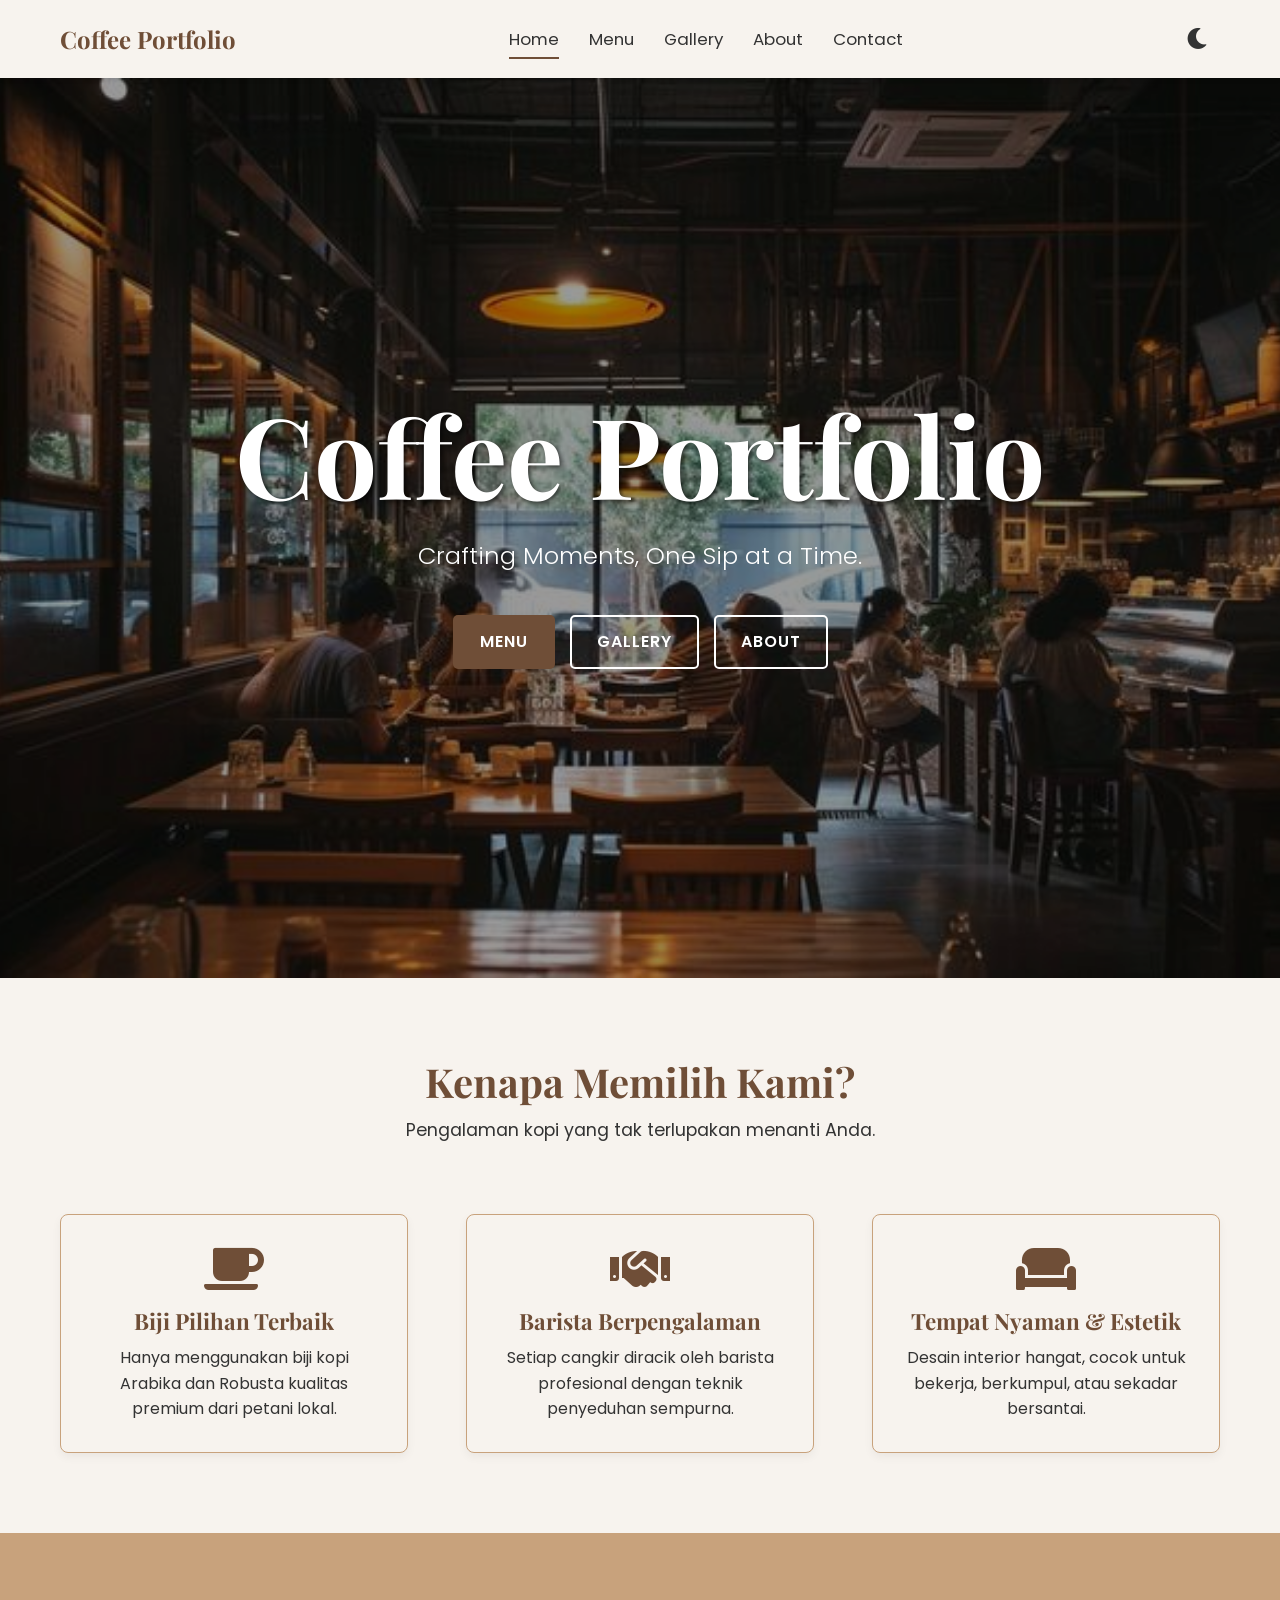
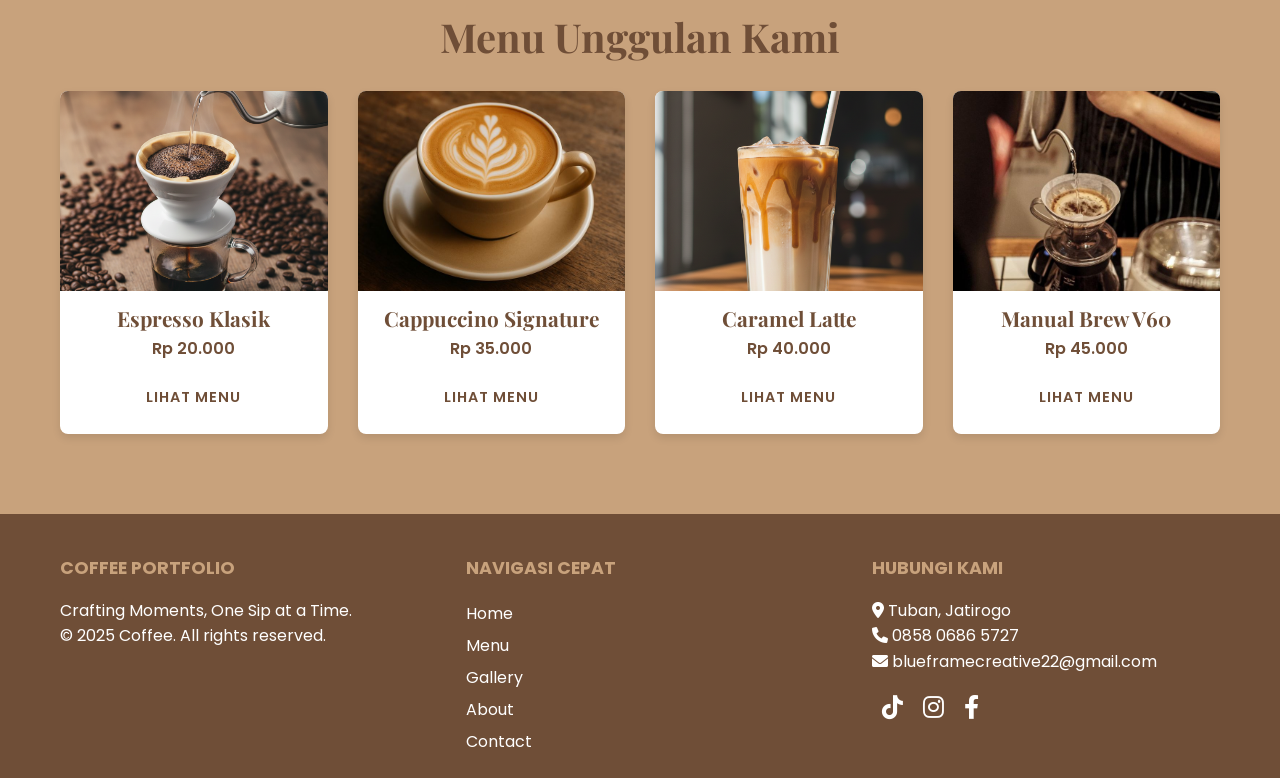
==== index.html @ f3144984 "Add files via upload" ====
<!DOCTYPE html>
<html lang="id">
<head>
    <meta charset="UTF-8">
    <meta name="viewport" content="width=device-width, initial-scale=1.0">
    <title>Coffee Portfolio - Home</title>
    <link rel="stylesheet" href="assets/css/style.css">
    <link href="https://fonts.googleapis.com/css2?family=Playfair+Display:wght@700&family=Poppins:wght@300;400;600&display=swap" rel="stylesheet">
    <link rel="stylesheet" href="https://cdnjs.cloudflare.com/ajax/libs/font-awesome/6.0.0-beta3/css/all.min.css">
</head>
<body>

    <header class="header">
        <div class="container navbar">
            <a href="index.html" class="logo">Coffee Portfolio</a>
            <nav class="nav-menu">
                <a href="index.html" class="nav-item active">Home</a>
                <a href="menu.html" class="nav-item">Menu</a>
                <a href="gallery.html" class="nav-item">Gallery</a>
                <a href="about.html" class="nav-item">About</a>
                <a href="contact.html" class="nav-item">Contact</a>
            </nav>
            <div class="nav-actions">
                <button id="dark-mode-toggle" class="icon-btn"><i class="fas fa-moon"></i></button>
                <button id="nav-toggle" class="icon-btn hamburger-menu" aria-label="Toggle Navigation">
                    <i class="fas fa-bars"></i>
                </button>
            </div>
        </div>
    </header>

    <main>
        <section id="hero" class="hero-section" style="background-image: url('assets/img/home.jpg');">
            <div class="hero-content fade-in">
                <h1 class="headline">Coffee Portfolio</h1>
                <p class="slogan">Crafting Moments, One Sip at a Time.</p>
                <div class="hero-cta-group">
                    <a href="menu.html" class="cta-button primary smooth-scroll">Menu</a>
                    <a href="gallery.html" class="cta-button secondary smooth-scroll">Gallery</a>
                    <a href="about.html" class="cta-button secondary smooth-scroll">About</a>
                </div>
            </div>
        </section>

        <section id="features" class="section slide-up">
            <div class="container">
                <h2 class="section-title">Kenapa Memilih Kami?</h2>
                <p class="section-subtitle">Pengalaman kopi yang tak terlupakan menanti Anda.</p>
                <div class="features-grid">
                    <div class="feature-card">
                        <i class="fas fa-coffee feature-icon"></i>
                        <h3>Biji Pilihan Terbaik</h3>
                        <p>Hanya menggunakan biji kopi Arabika dan Robusta kualitas premium dari petani lokal.</p>
                    </div>
                    <div class="feature-card">
                        <i class="fas fa-handshake feature-icon"></i>
                        <h3>Barista Berpengalaman</h3>
                        <p>Setiap cangkir diracik oleh barista profesional dengan teknik penyeduhan sempurna.</p>
                    </div>
                    <div class="feature-card">
                        <i class="fas fa-couch feature-icon"></i>
                        <h3>Tempat Nyaman & Estetik</h3>
                        <p>Desain interior hangat, cocok untuk bekerja, berkumpul, atau sekadar bersantai.</p>
                    </div>
                </div>
            </div>
        </section>

        <section id="featured-menu" class="section accent-bg slide-up">
            <div class="container">
                <h2 class="section-title">Menu Unggulan Kami</h2>
                <div class="menu-grid">
                    <div class="menu-item">
                        <img src="assets/img/espresso.png" alt="Espresso" class="menu-photo">
                        <h3 class="menu-name">Espresso Klasik</h3>
                        <p class="menu-price">Rp 20.000</p>
                        <a href="menu.html" class="cta-button small">Lihat Menu</a>
                    </div>
                    <div class="menu-item">
                        <img src="assets/img/cappucino.jpg" alt="Cappuccino" class="menu-photo">
                        <h3 class="menu-name">Cappuccino Signature</h3>
                        <p class="menu-price">Rp 35.000</p>
                        <a href="menu.html" class="cta-button small">Lihat Menu</a>
                    </div>
                    <div class="menu-item">
                        <img src="assets/img/Caramel Latte.png" alt="Latte" class="menu-photo">
                        <h3 class="menu-name">Caramel Latte</h3>
                        <p class="menu-price">Rp 40.000</p>
                        <a href="menu.html" class="cta-button small">Lihat Menu</a>
                    </div>
                    <div class="menu-item featured-only-desktop">
                        <img src="assets/img/galeri cuping.jpg" alt="Manual Brew V60" class="menu-photo">
                        <h3 class="menu-name">Manual Brew V60</h3>
                        <p class="menu-price">Rp 45.000</p>
                        <a href="menu.html" class="cta-button small">Lihat Menu</a>
                    </div>
                </div>
            </div>
        </section>
    </main>

    <footer class="footer">
        <div class="container footer-grid">
            <div class="footer-info">
                <h4>Coffee Portfolio</h4>
                <p>Crafting Moments, One Sip at a Time.</p>
                <p>&copy; 2025 Coffee. All rights reserved.</p>
            </div>
            <div class="footer-links">
                <h4>Navigasi Cepat</h4>
                <ul>
                    <li><a href="index.html">Home</a></li>
                    <li><a href="menu.html">Menu</a></li>
                    <li><a href="gallery.html">Gallery</a></li>
                    <li><a href="about.html">About</a></li>
                    <li><a href="contact.html">Contact</a></li>
                </ul>
            </div>
            <div class="footer-contact">
                <h4>Hubungi Kami</h4>
                <p><i class="fas fa-map-marker-alt"></i> Tuban, Jatirogo</p>
                <p><i class="fas fa-phone"></i> 0858 0686 5727</p>
                <p><i class="fas fa-envelope"></i> blueframecreative22@gmail.com</p>
                <div class="social-icons">
                    <a href="https://www.tiktok.com/@blueframe.creativ?is_from_webapp=1&sender_device=pc" target="_blank" style="text-decoration: none; color:#ffff;"><i class="fab fa-tiktok"></i></a>
                    <a href="https://www.instagram.com/blueframe.creative?igsh=aDgzemZtajh2cmNs" aria-label="Instagram"><i class="fab fa-instagram"></i></a>
                    <a href="https://www.facebook.com/share/1EieXqZH4k/" aria-label="Facebook"><i class="fab fa-facebook-f"></i></a>
                </div>
            </div>
        </div>
    </footer>

    <script src="assets/js/script.js"></script>
</body>
</html>
---- assets/css/style.css ----
/*
 * File: style.css
 * Website: CoffeeCraft Portfolio
 * Kebutuhan: Responsive (Mobile, Tablet, Laptop, Desktop)
 * Teknik: Flexbox & Grid, Media Queries
 * Warna: Primer: #6F4E37 (Coklat Kopi), Aksen: #C8A27C (Beige Kopi), Background: #F7F3EE (Off-White)
 */

/* === GLOBAL RESET & FONT IMPORT (Poppins & Playfair Display) === */
* {
    margin: 0;
    padding: 0;
    box-sizing: border-box;
}

:root {
    --primary-color: #6F4E37;
    --accent-color: #C8A27C;
    --background-color: #F7F3EE;
    --text-color: #333;
    --light-text-color: #fff;
    --dark-bg-color: #1a1a1a;
    --dark-text-color: #f0f0f0;
    --font-heading: 'Playfair Display', serif;
    --font-body: 'Poppins', sans-serif;
    --transition-speed: 0.3s;
}

/* Dark Mode Variables */
body.dark-mode {
    --background-color: var(--dark-bg-color);
    --text-color: var(--dark-text-color);
    --primary-color: #967e6c; /* Lightened primary for contrast */
    --accent-color: #e0bfa3; /* Lightened accent for contrast */
}

body {
    font-family: var(--font-body);
    line-height: 1.6;
    color: var(--text-color);
    background-color: var(--background-color);
    transition: background-color var(--transition-speed), color var(--transition-speed);
}

a {
    text-decoration: none;
    color: var(--primary-color);
    transition: color var(--transition-speed);
}

a:hover {
    color: var(--accent-color);
}

h1, h2, h3 {
    font-family: var(--font-heading);
    color: var(--primary-color);
    line-height: 1.2;
}

img {
    max-width: 100%;
    height: auto;
    display: block;
}

.container {
    max-width: 1200px;
    margin: 0 auto;
    padding: 0 20px;
}

.section {
    padding: 80px 0;
    overflow: hidden; /* Penting untuk animasi slide-up */
}

.section-title {
    text-align: center;
    font-size: 2.5em;
    margin-bottom: 10px;
}

.section-subtitle {
    text-align: center;
    font-size: 1.1em;
    margin-bottom: 50px;
    color: var(--text-color);
}

.accent-bg {
    background-color: var(--accent-color);
    color: var(--text-color);
}

.accent-bg .section-title,
.accent-bg .section-subtitle {
    color: var(--primary-color);
}

/* --- BUTTON & CTA --- */
.cta-button {
    display: inline-block;
    padding: 12px 25px;
    border-radius: 5px;
    text-transform: uppercase;
    font-weight: 600;
    letter-spacing: 1px;
    transition: background-color var(--transition-speed), color var(--transition-speed), transform 0.2s;
    border: 2px solid transparent;
}

.cta-button.primary {
    background-color: var(--primary-color);
    color: var(--light-text-color);
}

.cta-button.primary:hover {
    background-color: #573c2a;
    transform: translateY(-2px);
}

.cta-button.secondary {
    background-color: transparent;
    color: var(--light-text-color);
    border-color: var(--light-text-color);
}

.cta-button.secondary:hover {
    background-color: rgba(255, 255, 255, 0.1);
    transform: translateY(-2px);
}

.cta-button.small {
    padding: 8px 15px;
    font-size: 0.9em;
}

.icon-btn {
    background: none;
    border: none;
    color: var(--text-color);
    font-size: 1.5em;
    cursor: pointer;
    transition: color var(--transition-speed);
    padding: 10px;
}

.icon-btn:hover {
    color: var(--primary-color);
}

/* === HEADER & NAVBAR === */
.header {
    background-color: var(--background-color);
    box-shadow: 0 2px 4px rgba(0, 0, 0, 0.1);
    position: sticky;
    top: 0;
    z-index: 1000;
    transition: background-color var(--transition-speed);
}

.navbar {
    display: flex;
    justify-content: space-between;
    align-items: center;
    padding: 15px 20px;
}

.logo {
    font-family: var(--font-heading);
    font-size: 1.5em;
    font-weight: 700;
    color: var(--primary-color);
}

.nav-menu {
    display: none; /* Default: hidden di mobile */
    gap: 30px;
}

.nav-item {
    font-weight: 400;
    font-size: 1.05em;
    color: var(--text-color);
    padding: 5px 0;
    position: relative;
}

.nav-item::after {
    content: '';
    position: absolute;
    width: 0;
    height: 2px;
    display: block;
    margin-top: 5px;
    right: 0;
    background: var(--primary-color);
    transition: width var(--transition-speed) ease;
}

.nav-item:hover::after,
.nav-item.active::after {
    width: 100%;
    left: 0;
    background: var(--primary-color);
}

.nav-actions {
    display: flex;
    align-items: center;
    gap: 10px;
}

.hamburger-menu {
    display: block; /* Visible di mobile */
}

/* Mobile Navigation Overlay */
.nav-menu.active {
    display: flex;
    flex-direction: column;
    position: absolute;
    top: 60px; /* Di bawah header */
    left: 0;
    width: 100%;
    background-color: var(--background-color);
    box-shadow: 0 4px 8px rgba(0, 0, 0, 0.1);
    padding: 20px 0;
    align-items: center;
    animation: slideDown 0.3s ease-out;
}

.nav-menu.active .nav-item {
    width: 100%;
    text-align: center;
    padding: 15px 0;
    border-bottom: 1px solid rgba(0, 0, 0, 0.05);
}

.nav-menu.active .nav-item:last-child {
    border-bottom: none;
}

/* === HOME PAGE SECTIONS === */

/* --- HERO SECTION --- */
.hero-section {
    height: 100vh;
    background-size: cover;
    background-position: center;
    display: flex;
    align-items: center;
    justify-content: center;
    text-align: center;
    color: var(--light-text-color);
    position: relative;
    /* Overlay untuk keterbacaan */
}

.hero-section::before {
    content: '';
    position: absolute;
    top: 0;
    left: 0;
    right: 0;
    bottom: 0;
    background: rgba(0, 0, 0, 0.4);
}

.hero-content {
    z-index: 10;
}

.hero-content .headline {
    font-size: 4em;
    margin-bottom: 15px;
    color: var(--light-text-color);
    text-shadow: 2px 2px 4px rgba(0, 0, 0, 0.6);
}

.hero-content .slogan {
    font-size: 1.5em;
    margin-bottom: 40px;
    font-weight: 300;
}

.hero-cta-group {
    display: flex;
    flex-wrap: wrap;
    justify-content: center;
    gap: 15px;
}

/* --- FEATURE SECTION --- */
.features-grid {
    display: flex;
    flex-direction: column;
    gap: 30px;
    text-align: center;
    padding-top: 20px;
}

.feature-card {
    padding: 30px;
    background-color: var(--background-color);
    border: 1px solid var(--accent-color);
    border-radius: 8px;
    box-shadow: 0 4px 10px rgba(0, 0, 0, 0.05);
    transition: transform 0.3s, box-shadow 0.3s;
}

.dark-mode .feature-card {
    border-color: var(--primary-color);
    box-shadow: 0 4px 10px rgba(0, 0, 0, 0.3);
}

.feature-card:hover {
    transform: translateY(-5px);
    box-shadow: 0 8px 15px rgba(0, 0, 0, 0.1);
}

.feature-icon {
    font-size: 3em;
    color: var(--primary-color);
    margin-bottom: 15px;
}

.feature-card h3 {
    margin-bottom: 10px;
    font-size: 1.4em;
}

/* --- MENU UNGGULAN SECTION (Home Page) --- */
.menu-grid {
    display: grid;
    grid-template-columns: repeat(auto-fit, minmax(250px, 1fr));
    gap: 30px;
    padding-top: 20px;
}

.menu-item {
    background-color: var(--light-text-color);
    border-radius: 8px;
    overflow: hidden;
    text-align: center;
    box-shadow: 0 4px 8px rgba(0, 0, 0, 0.1);
    transition: transform 0.3s, box-shadow 0.3s;
}

.dark-mode .menu-item {
    background-color: var(--dark-bg-color);
    border: 1px solid var(--accent-color);
}

.menu-item:hover {
    transform: translateY(-5px);
    box-shadow: 0 8px 16px rgba(0, 0, 0, 0.2);
}

.menu-photo {
    width: 100%;
    height: 200px;
    object-fit: cover;
}

.menu-name {
    font-size: 1.3em;
    margin-top: 15px;
}

.menu-price {
    color: var(--primary-color);
    font-weight: 600;
    margin: 5px 0 15px 0;
}

.menu-item .cta-button {
    margin-bottom: 15px;
}

.featured-only-desktop {
    display: none; /* Hide by default in mobile/tablet */
}

/* === MENU PAGE (menu.html) === */
.menu-card-grid {
    display: grid;
    grid-template-columns: 1fr; /* Default: 1 kolom di mobile */
    gap: 30px;
    padding-top: 20px;
}

.menu-card {
    background-color: var(--light-text-color);
    border-radius: 8px;
    box-shadow: 0 2px 5px rgba(0, 0, 0, 0.1);
    display: flex;
    flex-direction: column;
    align-items: center;
    text-align: center;
    padding: 20px;
    transition: box-shadow 0.3s;
}

.dark-mode .menu-card {
    background-color: #2b2b2b;
    box-shadow: 0 2px 5px rgba(0, 0, 0, 0.4);
}

.menu-card:hover {
    box-shadow: 0 5px 15px rgba(0, 0, 0, 0.2);
}

.menu-card-photo {
    width: 100%;
    max-width: 250px;
    height: 250px;
    object-fit: cover;
    border-radius: 50%;
    border: 5px solid var(--accent-color);
    margin-bottom: 15px;
}

.menu-card-name {
    font-size: 1.4em;
    margin-bottom: 5px;
}

.menu-card-price {
    font-weight: 600;
    color: var(--primary-color);
    margin-bottom: 15px;
}


/* === MODAL & POPUP (Menu & Gallery) === */
.modal {
    display: none; /* Hidden by default */
    position: fixed;
    z-index: 2000;
    left: 0;
    top: 0;
    width: 100%;
    height: 100%;
    overflow: auto;
    background-color: rgba(0, 0, 0, 0.7);
    padding-top: 60px;
}

.modal-content {
    background-color: var(--background-color);
    margin: 5% auto;
    padding: 20px;
    border-radius: 10px;
    position: relative;
    max-width: 90%;
    animation: fadeIn 0.3s;
}

.dark-mode .modal-content {
    background-color: #2b2b2b;
    border: 1px solid var(--accent-color);
}

.close-btn {
    color: var(--text-color);
    float: right;
    font-size: 28px;
    font-weight: bold;
    position: absolute;
    top: 10px;
    right: 20px;
    cursor: pointer;
    transition: color 0.2s;
}

.close-btn:hover,
.close-btn:focus {
    color: var(--primary-color);
    text-decoration: none;
    cursor: pointer;
}

/* --- PERBAIKAN: MENU CARD PHOTO menjadi KOTAK --- */
.menu-card-photo {
    width: 100%;
    max-width: 250px;
    height: 250px; /* Pertahankan height fix agar tampilan persegi di laptop */
    object-fit: cover;
    
    /* GANTI border-radius: 50% menjadi nilai yang lebih kecil (mis. 10px) atau 0 */
    border-radius: 10px; 
    
    border: 5px solid var(--accent-color);
    margin-bottom: 15px;
}
/* --- MENU MODAL SPECIFIC STYLES (Kode Anda yang Dipertahankan) --- */

.menu-detail-img {
    width: 100%;
    max-width: 300px;
    height: 300px; /* Pertahankan height fix */
    object-fit: cover;
    
    /* JANGAN DIUBAH! Nilai ini (5px) sudah berupa sudut membulat, bukan lingkaran */
    border-radius: 5px; 
    
    border: 3px solid var(--accent-color);
}
/* Gallery Modal Specific Styles */
.gallery-modal-content {
    max-width: 900px;
    padding: 10px;
}

.gallery-full-img {
    width: 100%;
    max-height: 80vh;
    object-fit: contain;
    border-radius: 5px;
}

/* === ABOUT PAGE (about.html) === */
.about-layout {
    display: flex;
    flex-direction: column; /* Mobile: Foto di atas teks */
    gap: 30px;
}

.about-image-wrapper {
    flex: 1;
    display: flex;
    justify-content: center;
}

.about-image {
    width: 100%;
    max-width: 400px;
    height: auto;
    object-fit: cover;
    border-radius: 8px;
    box-shadow: 0 5px 15px rgba(0, 0, 0, 0.1);
}

.about-text-content {
    flex: 2;
}

.subtitle-about {
    font-size: 1.8em;
    margin-top: 25px;
    margin-bottom: 10px;
    color: var(--primary-color);
}

.about-text-content ul {
    list-style: none;
    padding-left: 0;
    margin-top: 10px;
}

.about-text-content ul li {
    margin-bottom: 8px;
    padding-left: 25px;
    position: relative;
}

.about-text-content ul li::before {
    content: "\f00c"; /* Font Awesome Checkmark */
    font-family: "Font Awesome 5 Free";
    font-weight: 900;
    color: var(--accent-color);
    position: absolute;
    left: 0;
}

/* Team Section */
.team-grid {
    display: flex;
    flex-wrap: wrap;
    justify-content: center;
    gap: 30px;
    text-align: center;
    padding-top: 20px;
}

.team-member {
    flex-basis: 100%; /* Default: full width in mobile */
    max-width: 300px;
}

.team-photo {
    width: 150px;
    height: 150px;
    object-fit: cover;
    border-radius: 50%;
    border: 4px solid var(--primary-color);
    margin: 0 auto 15px auto;
}

.team-member h3 {
    font-size: 1.5em;
    margin-bottom: 5px;
}

.team-member p {
    font-weight: 600;
    color: var(--primary-color);
    margin-bottom: 10px;
}

.team-caption {
    font-style: italic;
    font-size: 0.9em;
    color: var(--text-color);
}

/* === GALLERY PAGE (gallery.html) === */
.gallery-grid {
    display: grid;
    grid-template-columns: repeat(2, 1fr); /* Mobile: 2 kolom */
    gap: 10px;
    padding-top: 20px;
}

.gallery-item {
    width: 100%;
    height: 150px;
    object-fit: cover;
    cursor: pointer;
    border-radius: 5px;
    transition: transform 0.2s, opacity 0.2s;
}

.gallery-item:hover {
    opacity: 0.8;
    transform: scale(1.02);
}

/* === CONTACT PAGE (contact.html) === */
/* --- 1. PUSATKAN KONTEN UTAMA SECARA KESELURUHAN --- */

/* Membatasi lebar agar konten tidak terlalu melebar di desktop */
.contact-grid {
    display: flex;
    flex-direction: column; 
    align-items: center; /* Memposisikan konten di tengah secara horizontal */
    width: 100%;
    max-width: 900px; /* Batas lebar konten */
    margin: 40px auto; /* Memberi margin atas/bawah dan memusatkan elemen di container */
    padding: 20px;
    background-color: var(--card-background, #f9f9f9); /* Warna latar belakang kontainer utama */
    border-radius: 10px;
    box-shadow: var(--shadow-medium, 0 4px 12px rgba(247, 4, 4, 0.1));
}

.contact-details {
    width: 100%; 
    padding: 20px 0;
}

.contact-details h2 {
    text-align: center;
    margin-bottom: 30px;
    font-size: 2em;
    color: var(--text-color-dark, #6F4E37);
}


/* --- 2. STYLE UNTUK SETIAP ITEM INFORMASI (Alamat, Jam Buka, Telepon) --- */

.info-item {
    display: flex;
    align-items: flex-start; /* Meratakan ikon dan teks ke atas */
    gap: 15px; /* Jarak antara ikon dan teks */
    margin-bottom: 25px;
    padding-bottom: 15px;
    border-bottom: 1px solid var(--border-color, #ccc); /* Garis pemisah */
}

.info-item:last-child {
    border-bottom: none; /* Hapus garis pemisah pada item terakhir */
    margin-bottom: 0;
}

.icon-info {
    font-size: 1.5em;
    color: var(--accent-color, #6F4E37);
    flex-shrink: 0; /* Mencegah ikon mengecil */
    padding-top: 5px; /* Sedikit geser ikon ke bawah */
}

.info-item h3 {
    font-size: 1.2em;
    margin-top: 0;
    margin-bottom: 5px;
    color: var(--text-color-dark, #6F4E37);
}

.info-item p {
    margin: 0;
    line-height: 1.4;
    color: var(--text-color-light, #666);
}
.contact-map-block h2 {
    text-align: center;
}


/* --- 3. STYLE UNTUK TOMBOL WHATSAPP --- */

.whatsapp-btn {
    display: flex;
    align-items: center;
    justify-content: center;
    gap: 10px;
    margin-top: 30px;
    width: 100%; 
    max-width: 300px; /* Batasi lebar tombol di tengah */
    margin-left: auto;
    margin-right: auto;
    text-decoration: none;
    font-weight: 600;
    /* Sesuaikan padding, background, dan warna sesuai tema cta-button Anda */
}

/* --- 4. MEDIA QUERY: Menata Berdampingan di Desktop (Jika Anda Menambahkan Lokasi/Peta) --- */

/* CATATAN: Karena struktur HTML Anda saat ini hanya memiliki satu div (contact-details)
   di dalam contact-grid, bagian ini TIDAK akan membuat berdampingan. 
   Untuk membuat berdampingan, Anda harus menambahkan div kedua (misal: Lokasi/Peta)
   di dalam .contact-grid, dan kemudian gunakan kode ini:
*/
/*
@media (min-width: 768px) {
    .contact-grid {
        display: grid;
        grid-template-columns: 1fr 1fr; 
        gap: 40px;
        align-items: start;
        text-align: left;
    }
}
*/

/* === FOOTER === */
.footer {
    background-color: var(--primary-color);
    color: var(--light-text-color);
    padding: 40px 0 20px 0;
}

.footer-grid {
    display: flex;
    flex-direction: column;
    gap: 30px;
    text-align: center;
}

.footer-grid h4 {
    color: var(--accent-color);
    font-family: var(--font-body);
    margin-bottom: 15px;
    font-size: 1.1em;
    text-transform: uppercase;
}

.footer-links ul {
    list-style: none;
    padding: 0;
}

.footer-links a {
    color: var(--light-text-color);
    line-height: 2;
    transition: color 0.2s;
}

.footer-links a:hover {
    color: var(--accent-color);
}

.footer-contact {
    margin-top: 20px;
}

.social-icons {
    margin-top: 15px;
}

.social-icons a {
    color: var(--light-text-color);
    font-size: 1.5em;
    margin: 0 10px;
    transition: color 0.2s;
}

.social-icons a:hover {
    color: var(--accent-color);
}

/* === ANIMATION UTILITIES (JS-controlled) === */

.fade-in {
    opacity: 0;
    transition: opacity 1s ease;
}

.fade-in.animated {
    opacity: 1;
}

.slide-up {
    opacity: 0;
    transform: translateY(50px);
    transition: opacity 1s ease, transform 1s ease;
}

.slide-up.animated {
    opacity: 1;
    transform: translateY(0);
}

@keyframes slideDown {
    from {
        opacity: 0;
        transform: translateY(-20px);
    }
    to {
        opacity: 1;
        transform: translateY(0);
    }
}

@keyframes fadeIn {
    from { opacity: 0; }
    to { opacity: 1; }
}

/* === MEDIA QUERIES === */

/* --- 320px – 480px (MOBILE) --- */
/* Sudah dicover oleh default styles */

/* --- 481px – 768px (TABLET) --- */
@media (min-width: 481px) {
    .hero-content .headline {
        font-size: 5em;
    }

    .features-grid {
        flex-direction: row;
        flex-wrap: wrap;
        justify-content: center;
    }

    .feature-card {
        flex-basis: 45%;
    }

    .menu-card-grid {
        grid-template-columns: repeat(2, 1fr); /* Tablet: 2 kolom */
    }

    .gallery-grid {
        grid-template-columns: repeat(3, 1fr); /* Tablet: 3 kolom */
        gap: 15px;
    }

    .gallery-item {
        height: 200px;
    }
}

/* --- 769px – 1024px (LAPTOP) --- */
@media (min-width: 769px) {
    .hamburger-menu {
        display: none;
    }

    .nav-menu {
        display: flex;
    }

    /* Home Page */
    .hero-content .headline {
        font-size: 6em;
    }

    .features-grid {
        gap: 40px;
        justify-content: space-between;
    }

    .feature-card {
        flex-basis: 30%;
    }

    /* Menu Page */
    .menu-card-grid {
        grid-template-columns: repeat(3, 1fr); /* Laptop: 3 kolom */
    }

    /* About Page */
    .about-layout {
        flex-direction: row; /* Laptop: Foto kiri, Teks kanan */
        text-align: left;
    }

    .about-image-wrapper {
        justify-content: flex-start;
    }

    .about-image {
        max-width: none;
        width: 100%;
        max-height: 500px;
    }

    .team-member {
        flex-basis: 40%;
    }

    /* Gallery Page */
    .gallery-grid {
        grid-template-columns: repeat(4, 1fr); /* Laptop: 4 kolom */
    }

    .gallery-item {
        height: 250px;
    }

    /* Contact Page */
    .contact-grid {
        flex-direction: row;
        gap: 50px;
    }

    .contact-form-wrapper {
        padding: 40px;
    }

    /* Menu Modal */
    .menu-detail-body {
        flex-direction: row; /* Laptop: Foto kiri, Teks kanan */
        text-align: left;
    }
}

/* --- 1025px – 1440px (DESKTOP) --- */
@media (min-width: 1025px) {
    /* Home Page */
    .hero-content .headline {
        font-size: 7em;
    }

    .menu-grid {
        grid-template-columns: repeat(4, 1fr); /* Desktop: 4 kolom */
    }

    .featured-only-desktop {
        display: block; /* Show 4th item */
    }

    /* Footer */
    .footer-grid {
        flex-direction: row;
        justify-content: space-between;
        text-align: left;
    }

    .footer-info, .footer-links, .footer-contact {
        flex-basis: 30%;
        margin-top: 0;
    }

    .footer-contact .social-icons {
        justify-content: flex-start;
        display: flex;
    }
}
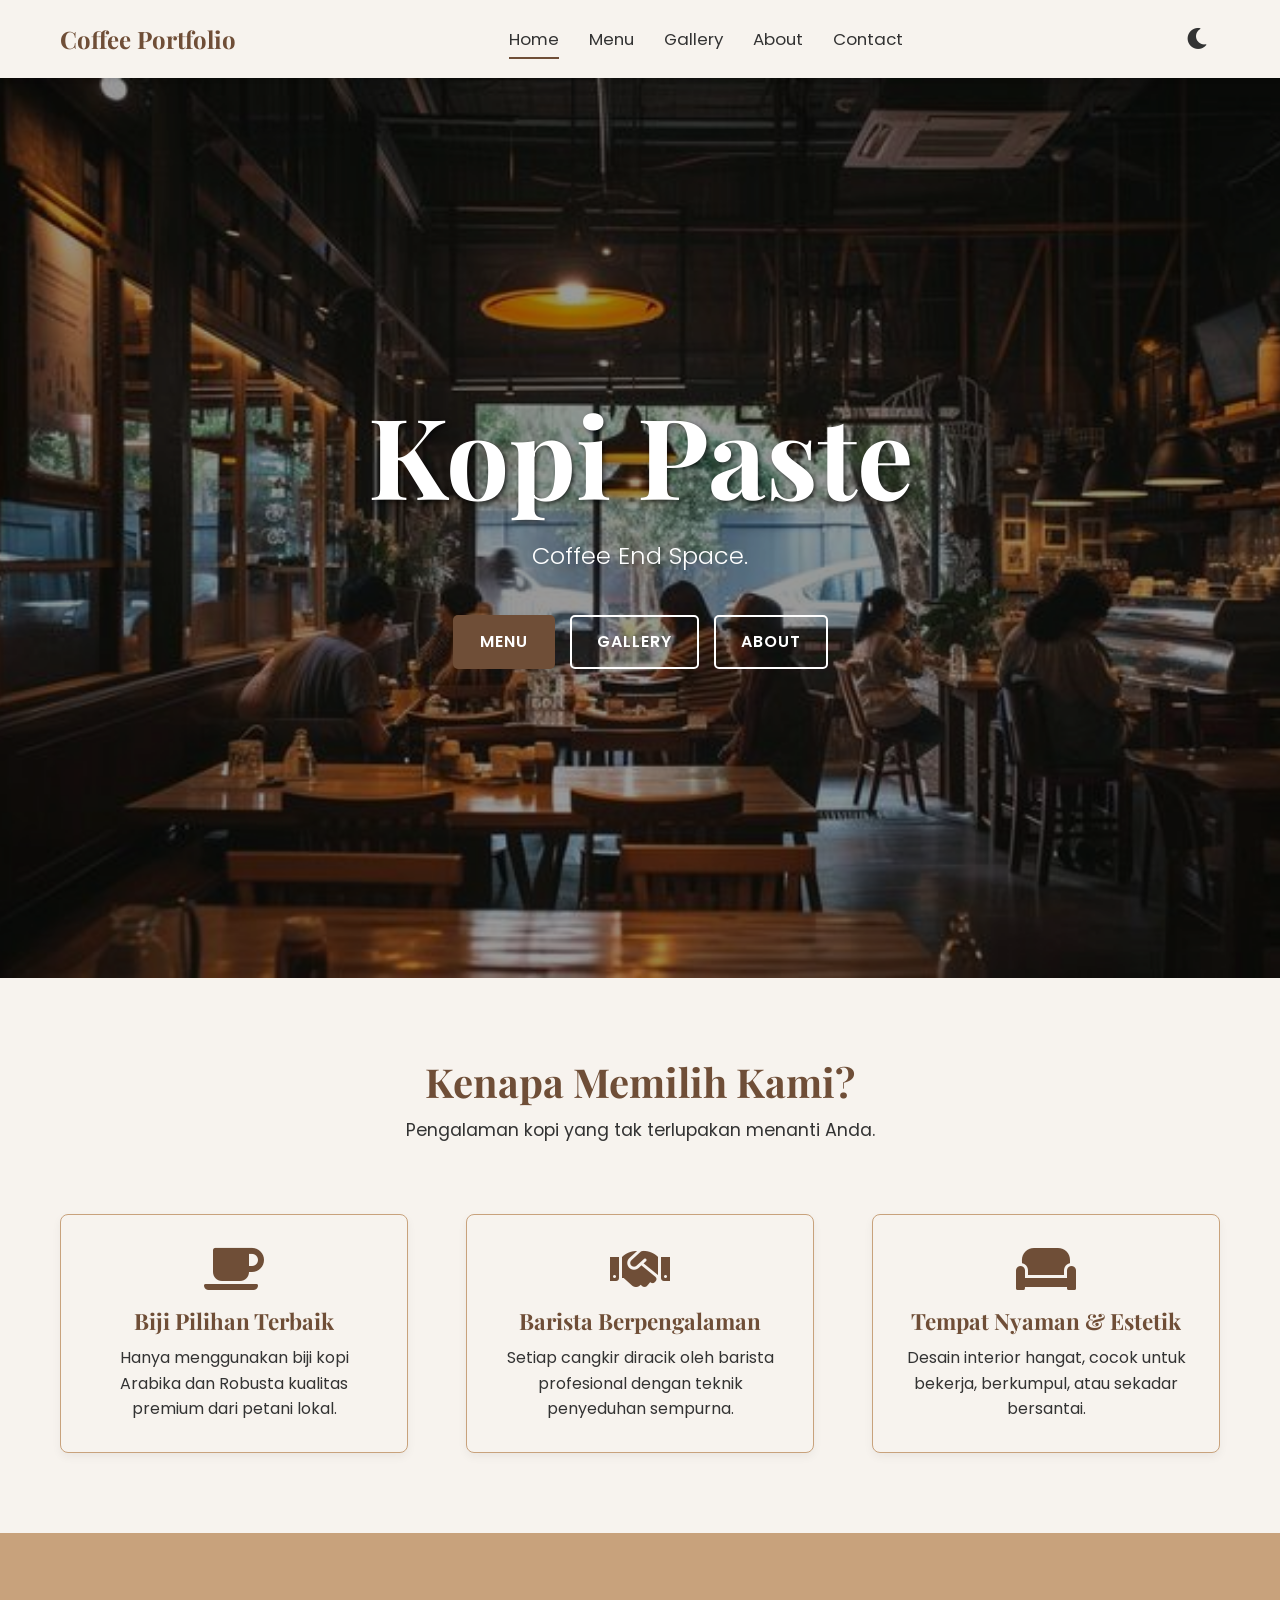
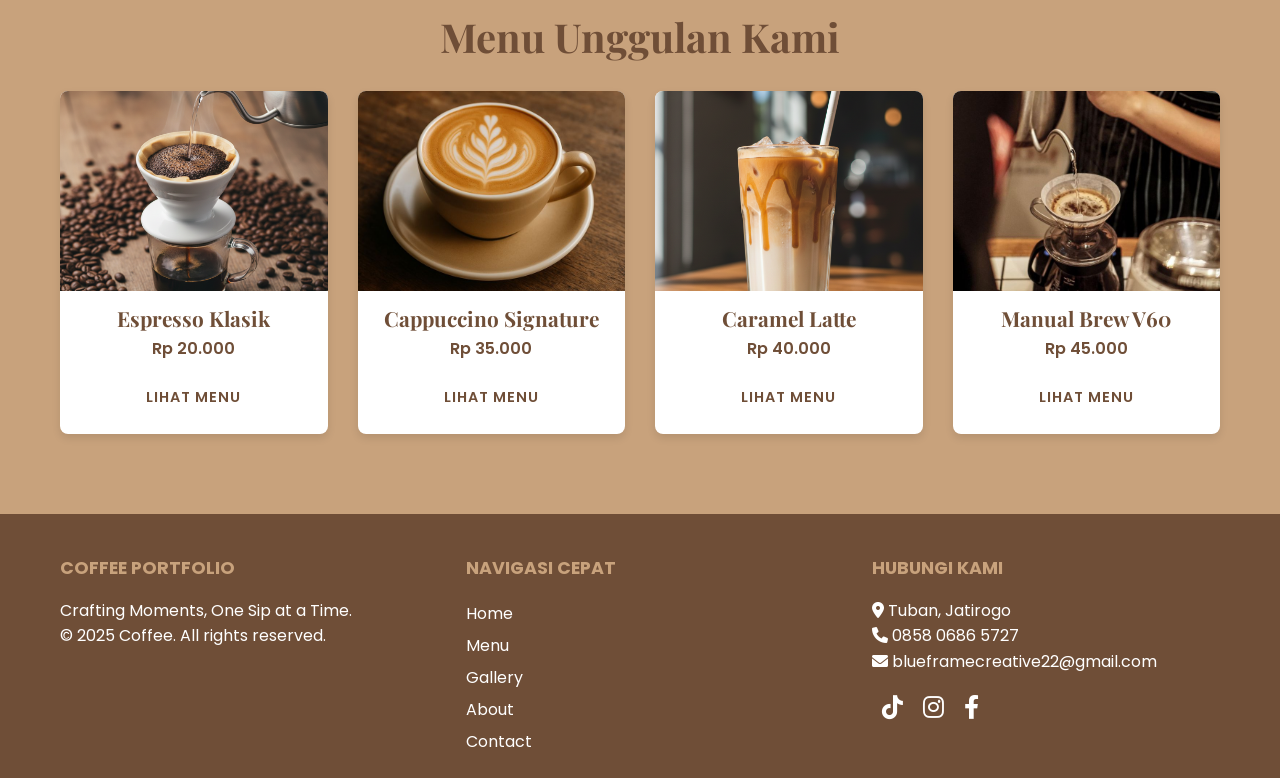
==== commit 94104474: "update" ====
--- a/index.html
+++ b/index.html
@@ -32,8 +32,8 @@
     <main>
         <section id="hero" class="hero-section" style="background-image: url('assets/img/home.jpg');">
             <div class="hero-content fade-in">
-                <h1 class="headline">Coffee Portfolio</h1>
-                <p class="slogan">Crafting Moments, One Sip at a Time.</p>
+                <h1 class="headline">Kopi Paste</h1>
+                <p class="slogan">Coffee End Space.</p>
                 <div class="hero-cta-group">
                     <a href="menu.html" class="cta-button primary smooth-scroll">Menu</a>
                     <a href="gallery.html" class="cta-button secondary smooth-scroll">Gallery</a>
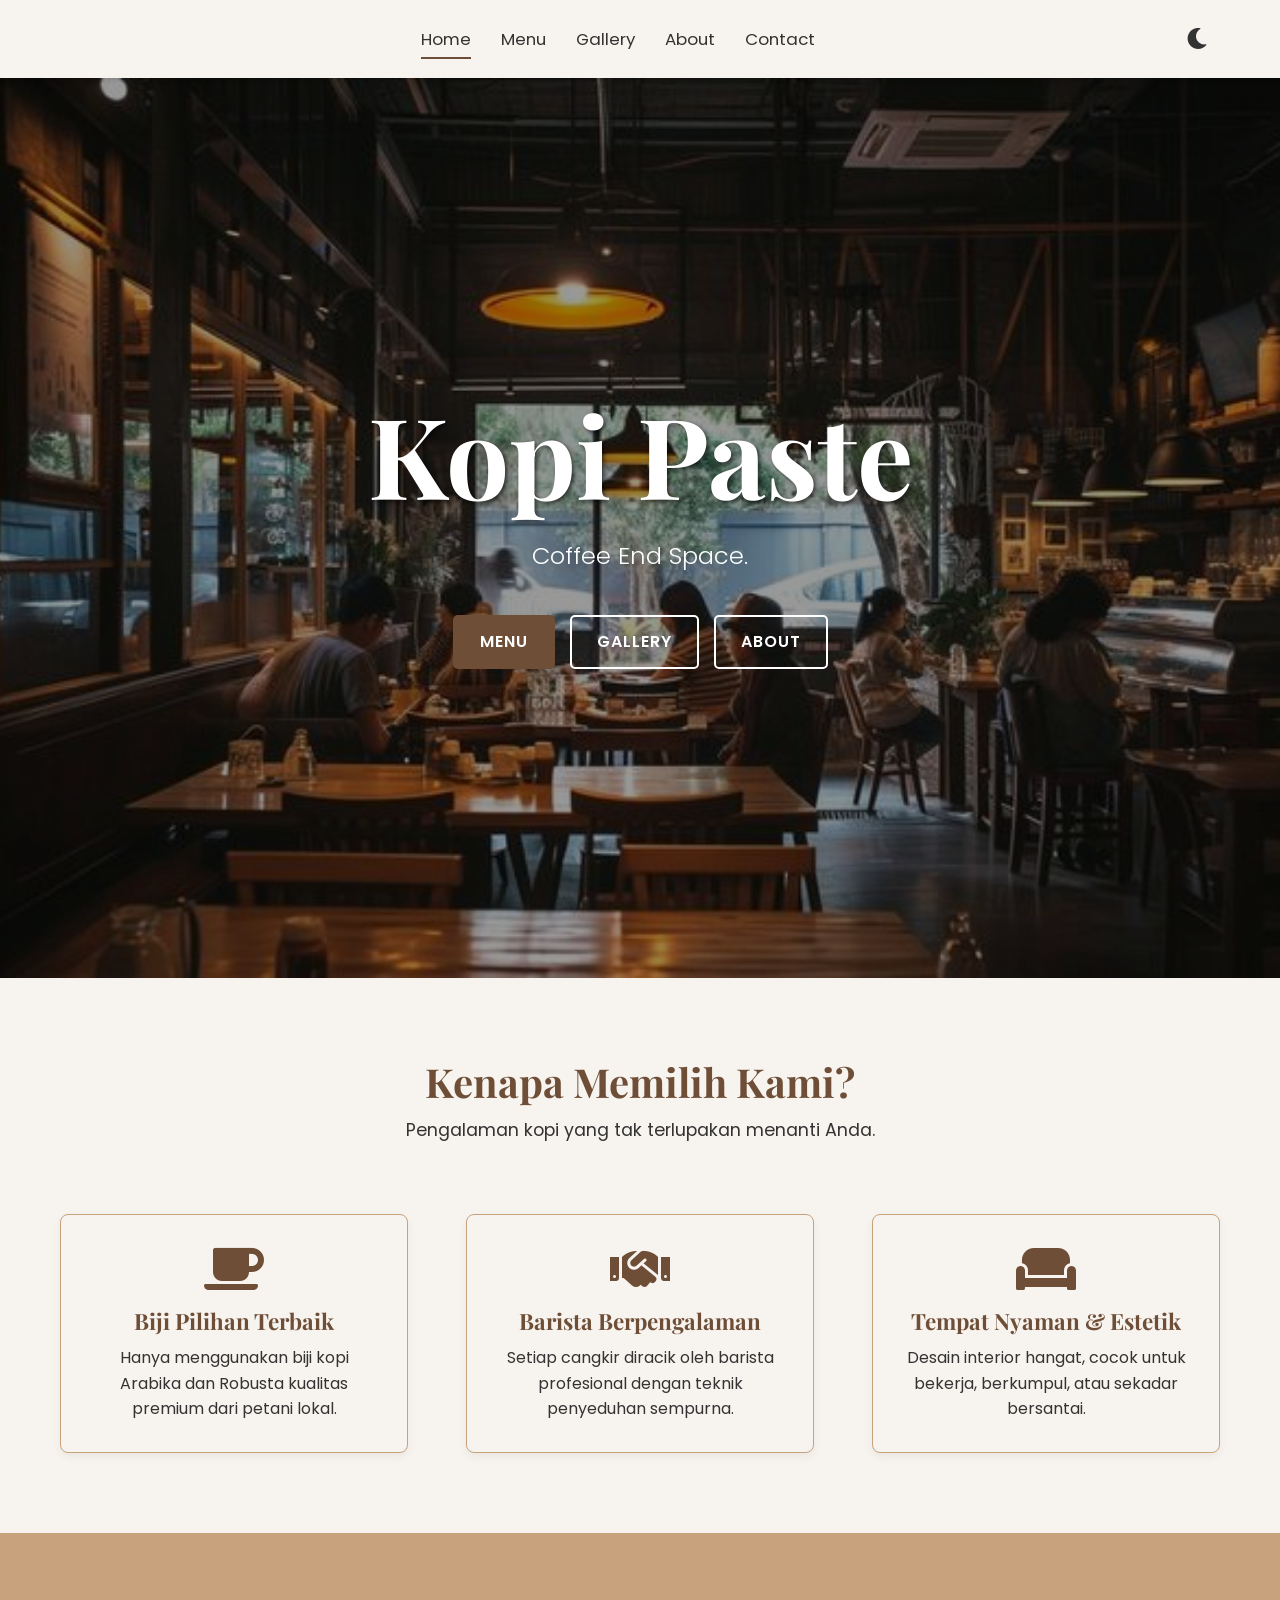
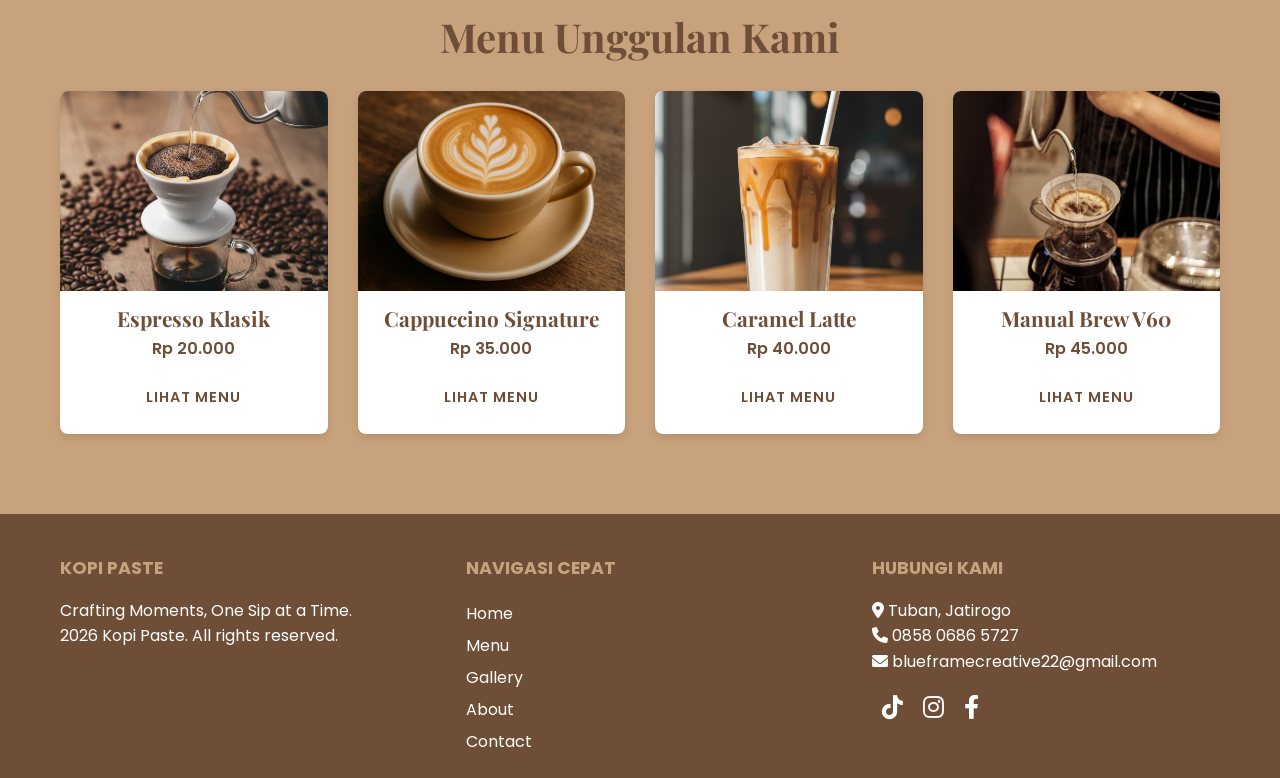
==== commit a53af1eb: "update" ====
--- a/index.html
+++ b/index.html
@@ -3,7 +3,7 @@
 <head>
     <meta charset="UTF-8">
     <meta name="viewport" content="width=device-width, initial-scale=1.0">
-    <title>Coffee Portfolio - Home</title>
+    <title>Kopi Paste - Home</title>
     <link rel="stylesheet" href="assets/css/style.css">
     <link href="https://fonts.googleapis.com/css2?family=Playfair+Display:wght@700&family=Poppins:wght@300;400;600&display=swap" rel="stylesheet">
     <link rel="stylesheet" href="https://cdnjs.cloudflare.com/ajax/libs/font-awesome/6.0.0-beta3/css/all.min.css">
@@ -12,7 +12,7 @@
 
     <header class="header">
         <div class="container navbar">
-            <a href="index.html" class="logo">Coffee Portfolio</a>
+            <a href="index.html" class="logo"></a>
             <nav class="nav-menu">
                 <a href="index.html" class="nav-item active">Home</a>
                 <a href="menu.html" class="nav-item">Menu</a>
@@ -102,9 +102,9 @@
     <footer class="footer">
         <div class="container footer-grid">
             <div class="footer-info">
-                <h4>Coffee Portfolio</h4>
+                <h4>Kopi Paste</h4>
                 <p>Crafting Moments, One Sip at a Time.</p>
-                <p>&copy; 2025 Coffee. All rights reserved.</p>
+                <p>2026 Kopi Paste. All rights reserved.</p>
             </div>
             <div class="footer-links">
                 <h4>Navigasi Cepat</h4>
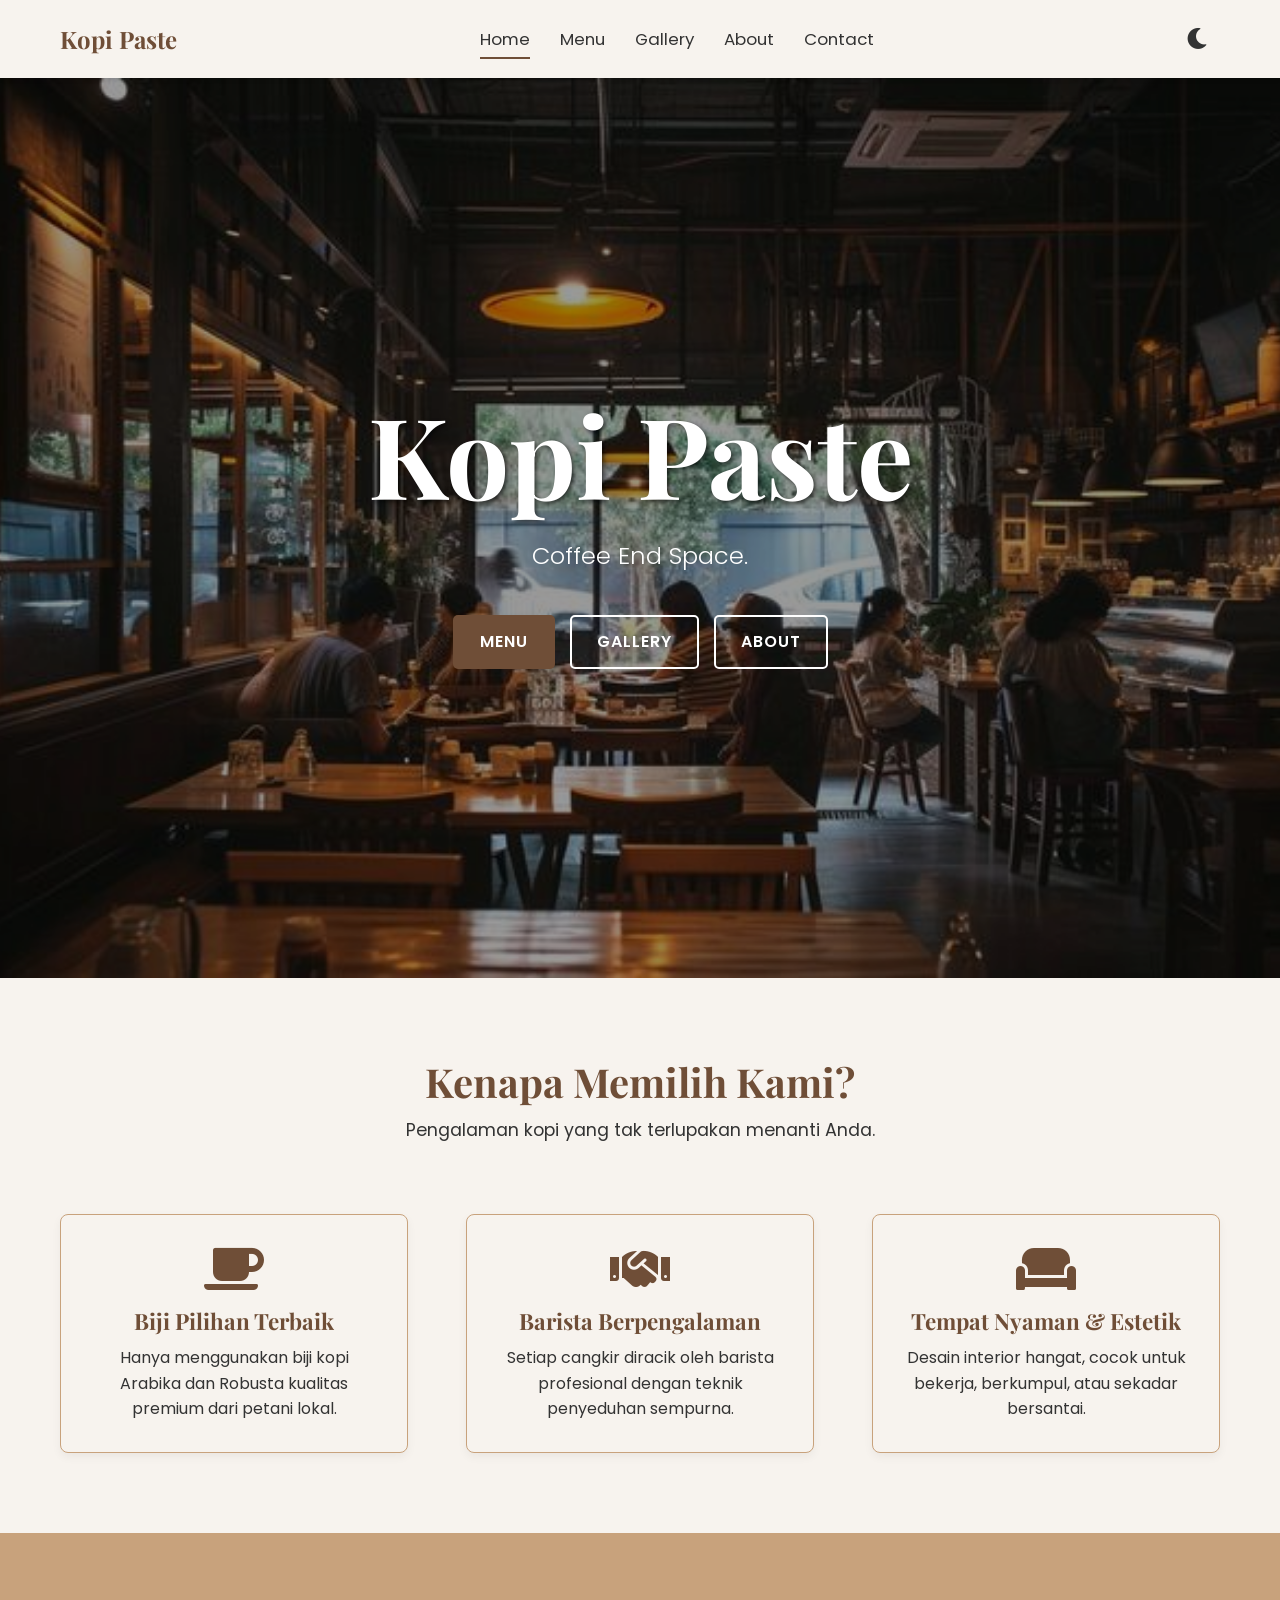
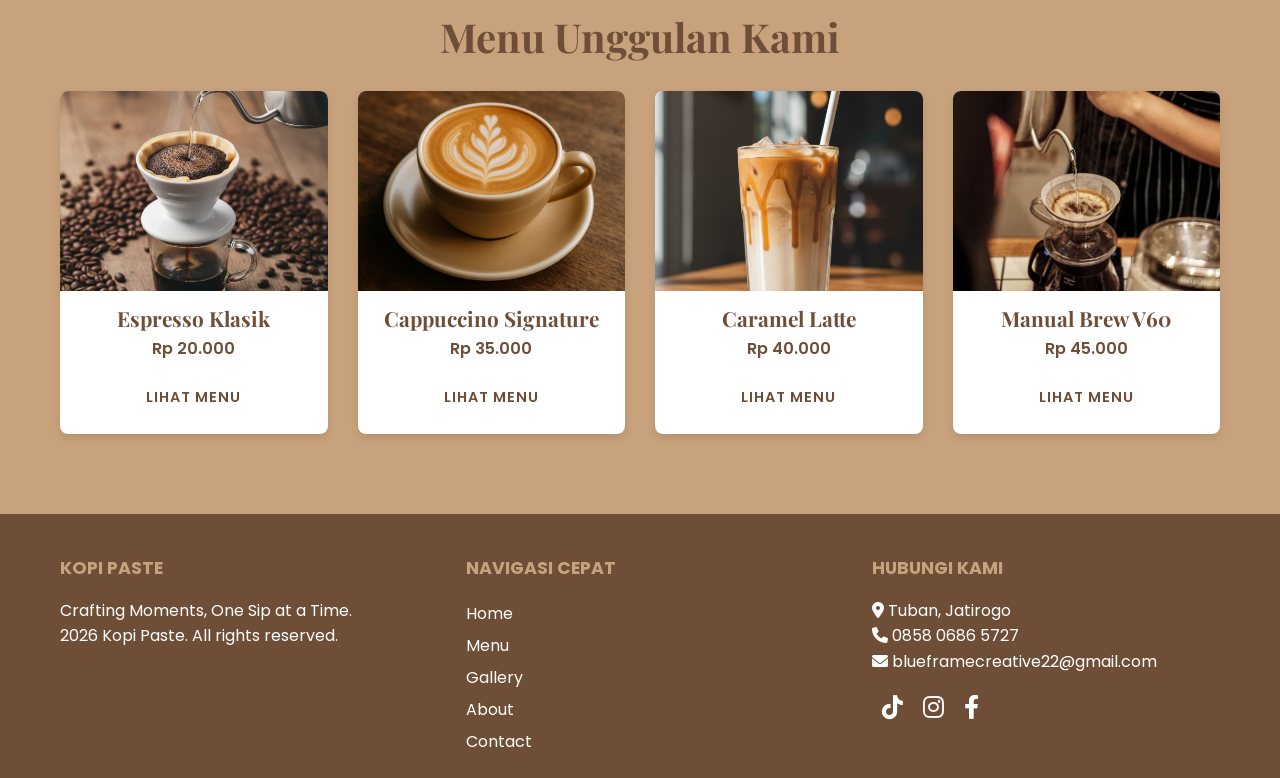
==== commit f193b666: "update" ====
--- a/index.html
+++ b/index.html
@@ -3,7 +3,7 @@
 <head>
     <meta charset="UTF-8">
     <meta name="viewport" content="width=device-width, initial-scale=1.0">
-    <title>Kopi Paste - Home</title>
+    <title> Kopi Paste - Home</title>
     <link rel="stylesheet" href="assets/css/style.css">
     <link href="https://fonts.googleapis.com/css2?family=Playfair+Display:wght@700&family=Poppins:wght@300;400;600&display=swap" rel="stylesheet">
     <link rel="stylesheet" href="https://cdnjs.cloudflare.com/ajax/libs/font-awesome/6.0.0-beta3/css/all.min.css">
@@ -12,7 +12,7 @@
 
     <header class="header">
         <div class="container navbar">
-            <a href="index.html" class="logo"></a>
+            <a href="index.html" class="logo">Kopi Paste</a>
             <nav class="nav-menu">
                 <a href="index.html" class="nav-item active">Home</a>
                 <a href="menu.html" class="nav-item">Menu</a>
